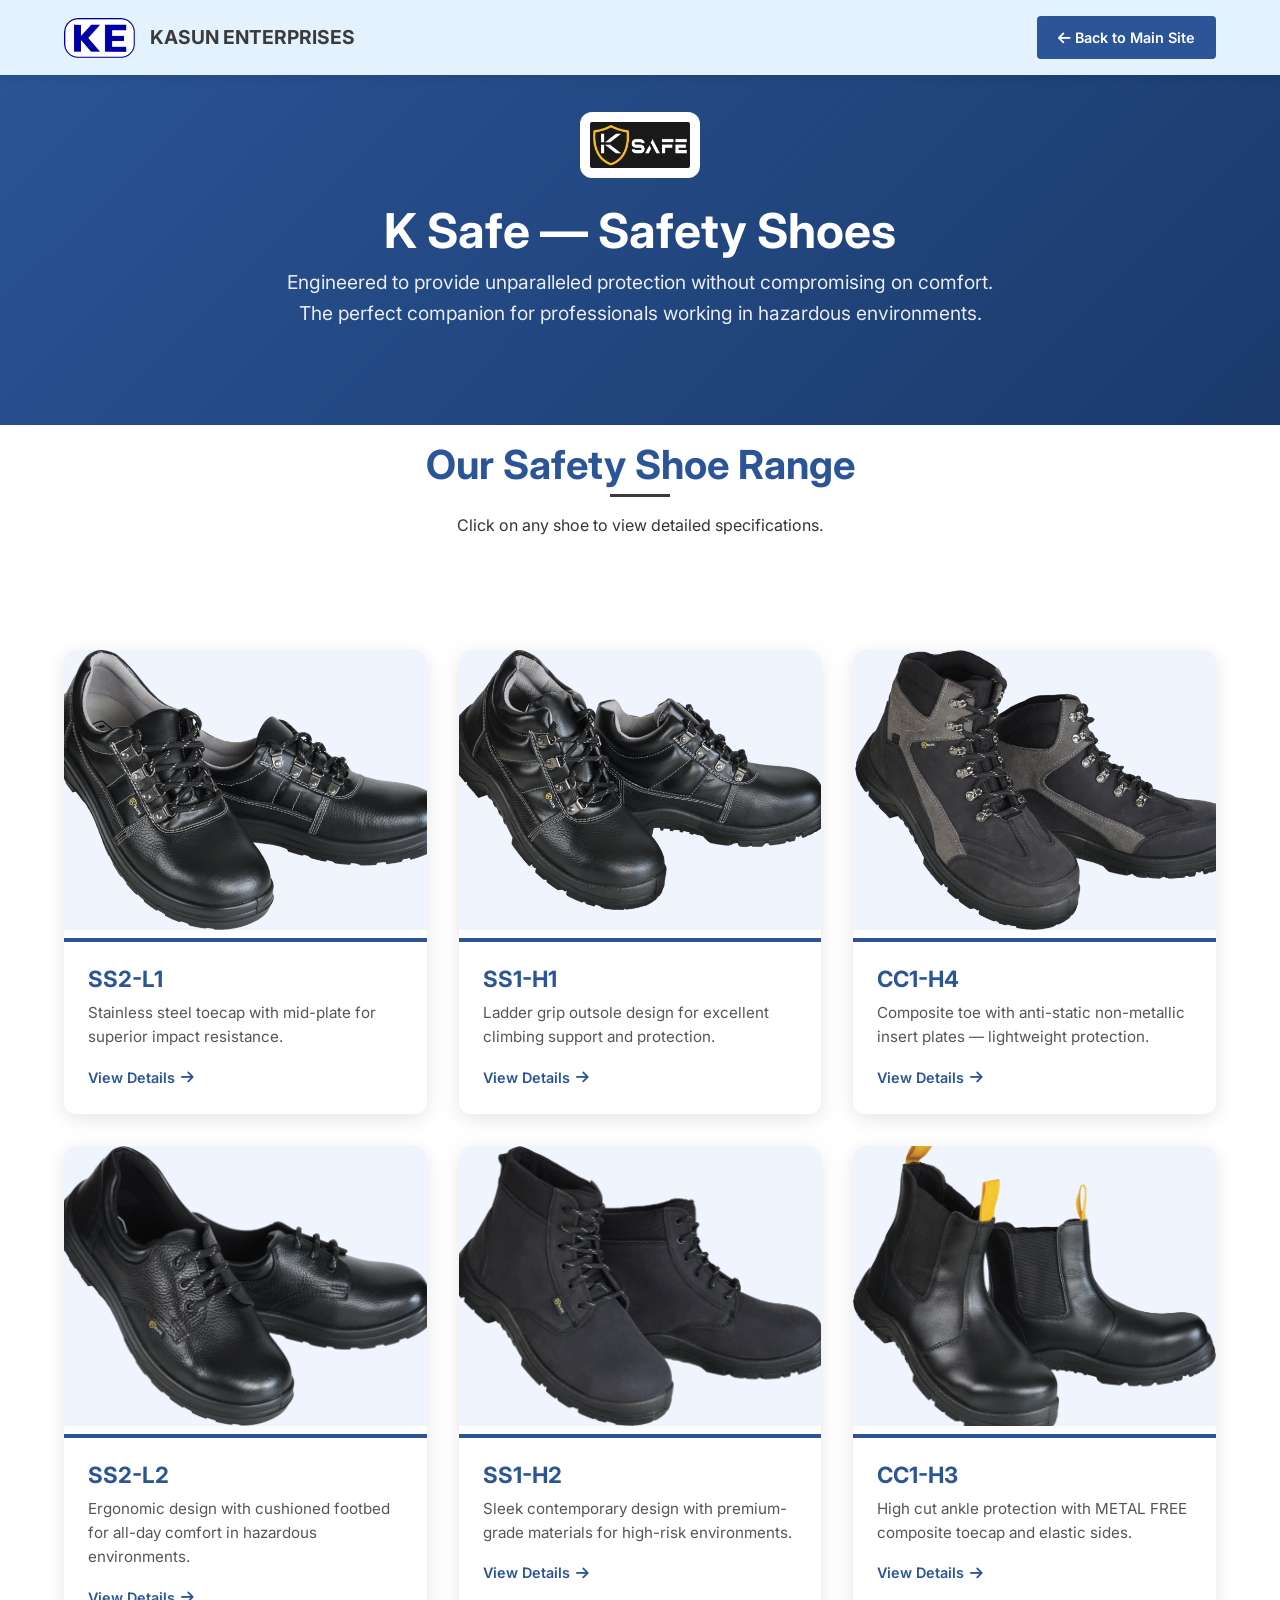
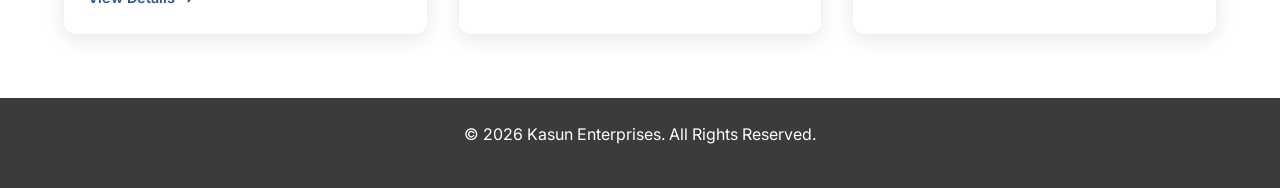
==== ksafe.html @ 825de1b6 "Add dedicated ksafe.html page for safety shoes range" ====
<!DOCTYPE html>
<html lang="en">
<head>
    <meta charset="UTF-8">
    <meta name="viewport" content="width=device-width, initial-scale=1.0">
    <title>K Safe - Safety Shoes | Kasun Enterprises</title>
    <meta name="description" content="K Safe Safety Shoes by Kasun Enterprises - Premium safety footwear range">
    <link rel="stylesheet" href="style.css">
    <link href="https://fonts.googleapis.com/css2?family=Inter:wght@300;400;600;700&display=swap" rel="stylesheet">
    <link rel="stylesheet" href="https://cdnjs.cloudflare.com/ajax/libs/font-awesome/6.4.0/css/all.min.css">
    <style>
        .ksafe-hero {
            background: linear-gradient(135deg, #2b5597 0%, #1a3a6b 100%);
            color: white;
            padding: 7rem 0 4rem;
            text-align: center;
        }
        .ksafe-hero h1 { color: white; font-size: 3rem; margin-bottom: 0.5rem; }
        .ksafe-hero p { font-size: 1.2rem; opacity: 0.9; margin-bottom: 2rem; }
        .back-btn {
            display: inline-flex;
            align-items: center;
            gap: 8px;
            background: rgba(255,255,255,0.15);
            color: white;
            border: 2px solid white;
            padding: 0.6rem 1.5rem;
            border-radius: 50px;
            text-decoration: none;
            font-weight: 600;
            transition: all 0.3s;
            margin-bottom: 1.5rem;
        }
        .back-btn:hover { background: white; color: #2b5597; }

        .ksafe-logo {
            width: 120px;
            margin: 0 auto 1.5rem;
            display: block;
            background: white;
            border-radius: 12px;
            padding: 10px;
        }

        .ksafe-grid {
            display: grid;
            grid-template-columns: repeat(auto-fit, minmax(320px, 1fr));
            gap: 2rem;
            padding: 4rem 0;
        }

        .ksafe-card {
            background: white;
            border-radius: 12px;
            overflow: hidden;
            box-shadow: 0 5px 20px rgba(0,0,0,0.1);
            transition: transform 0.3s, box-shadow 0.3s;
            cursor: pointer;
        }
        .ksafe-card:hover {
            transform: translateY(-8px);
            box-shadow: 0 15px 40px rgba(43,85,151,0.2);
        }
        .ksafe-card img {
            width: 100%;
            height: 280px;
            object-fit: cover;
            background: #f0f4ff;
        }
        .ksafe-card-info {
            padding: 1.5rem;
            border-top: 4px solid #2b5597;
        }
        .ksafe-card-info h3 {
            color: #2b5597;
            font-size: 1.4rem;
            margin-bottom: 0.5rem;
        }
        .ksafe-card-info p {
            color: #555;
            font-size: 0.95rem;
            line-height: 1.6;
            margin: 0;
        }
        .ksafe-card-info .view-more {
            display: inline-flex;
            align-items: center;
            gap: 6px;
            margin-top: 1rem;
            color: #2b5597;
            font-weight: 600;
            font-size: 0.9rem;
        }

        /* Modal */
        .modal { display: none; position: fixed; z-index: 2000; left: 0; top: 0; width: 100%; height: 100%; background: rgba(0,0,0,0.85); backdrop-filter: blur(4px); align-items: center; justify-content: center; }
        .modal.show { display: flex; }
        .modal-content { background: white; border-radius: 12px; width: 90%; max-width: 850px; overflow: hidden; position: relative; box-shadow: 0 25px 60px rgba(0,0,0,0.4); animation: slideUp 0.3s ease; }
        @keyframes slideUp { from { transform: translateY(40px); opacity: 0; } to { transform: translateY(0); opacity: 1; } }
        .modal-body { display: flex; flex-direction: row; }
        .modal-body img { width: 45%; object-fit: cover; min-height: 400px; background: #f0f4ff; }
        .modal-text { padding: 2.5rem; display: flex; flex-direction: column; justify-content: center; flex: 1; }
        .modal-text h3 { font-size: 2rem; color: #2b5597; margin-bottom: 1rem; }
        .modal-text p, .modal-text ul { color: #444; line-height: 1.7; font-size: 0.95rem; }
        .modal-text ul { padding-left: 1.2rem; }
        .modal-text ul li { margin-bottom: 0.4rem; }
        .close-modal { position: absolute; top: 12px; right: 16px; font-size: 28px; cursor: pointer; color: #555; background: rgba(255,255,255,0.8); border-radius: 50%; width: 38px; height: 38px; display: flex; align-items: center; justify-content: center; z-index: 10; }
        .close-modal:hover { color: #2b5597; background: white; }

        @media (max-width: 650px) {
            .modal-body { flex-direction: column; }
            .modal-body img { width: 100%; min-height: 220px; }
            .ksafe-hero h1 { font-size: 2rem; }
        }
    </style>
</head>
<body>
    <!-- Minimal Navbar -->
    <header class="navbar">
        <div class="container nav-container">
            <div class="logo">
                <img src="Picture5.png" alt="KE Logo" class="logo-img">
                <span class="company-name">KASUN ENTERPRISES</span>
            </div>
            <a href="index.html" class="btn btn-primary" style="font-size:0.9rem; padding: 0.5rem 1.2rem;">
                <i class="fas fa-arrow-left"></i> Back to Main Site
            </a>
        </div>
    </header>

    <!-- Hero -->
    <div class="ksafe-hero">
        <div class="container">
            <img src="k safe.png" alt="K Safe Logo" class="ksafe-logo">
            <h1>K Safe — Safety Shoes</h1>
            <p>Engineered to provide unparalleled protection without compromising on comfort.<br>
            The perfect companion for professionals working in hazardous environments.</p>
        </div>
    </div>

    <!-- Products -->
    <main>
        <div class="container">
            <div class="section-title" style="padding-top: 1rem;">
                <h2>Our Safety Shoe Range</h2>
                <p>Click on any shoe to view detailed specifications.</p>
            </div>

            <div class="ksafe-grid">

                <!-- SS2-L1 -->
                <div class="ksafe-card"
                    data-title="SS2-L1"
                    data-img="SS2-L1.png"
                    data-desc="Designed not only to enhance durability but also to exude professionalism, SS2-L1 has a stainless steel toecap and a mid-plate that offer superior impact resistance, shielding your feet from heavy objects and potential workplace hazards.">
                    <img src="SS2-L1.png" alt="SS2-L1">
                    <div class="ksafe-card-info">
                        <h3>SS2-L1</h3>
                        <p>Stainless steel toecap with mid-plate for superior impact resistance.</p>
                        <span class="view-more">View Details <i class="fas fa-arrow-right"></i></span>
                    </div>
                </div>

                <!-- SS1-H1 -->
                <div class="ksafe-card"
                    data-title="SS1-H1"
                    data-img="SS1-H1.png"
                    data-desc="The ultimate fusion of durability, functionality, and style, SS1-H1 is engineered to meet the demands of modern workplaces. With the ladder grip design in the outsole offering excellent climbing support, these shoes are built to protect while keeping you steady.">
                    <img src="SS1-H1.png" alt="SS1-H1">
                    <div class="ksafe-card-info">
                        <h3>SS1-H1</h3>
                        <p>Ladder grip outsole design for excellent climbing support and protection.</p>
                        <span class="view-more">View Details <i class="fas fa-arrow-right"></i></span>
                    </div>
                </div>

                <!-- CC1-H4 -->
                <div class="ksafe-card"
                    data-title="CC1-H4"
                    data-img="CC1-H4.png"
                    data-desc="Engineered with a composite toe and anti-static non-metallic insert plates for optimal protection without added weight, CC1-H4 boasts a sporty and smart exterior design that adds a modern touch to your attire.">
                    <img src="CC1-H4.png" alt="CC1-H4">
                    <div class="ksafe-card-info">
                        <h3>CC1-H4</h3>
                        <p>Composite toe with anti-static non-metallic insert plates — lightweight protection.</p>
                        <span class="view-more">View Details <i class="fas fa-arrow-right"></i></span>
                    </div>
                </div>

                <!-- SS2-L2 -->
                <div class="ksafe-card"
                    data-title="SS2-L2"
                    data-img="SS2-L2.png"
                    data-desc="Engineered to provide unparalleled protection without compromising on comfort, SS2-L2 design is the perfect companion for professionals working in hazardous environments. Designed with ergonomics in mind, these shoes feature a cushioned footbed to keep you comfortable throughout the day.">
                    <img src="SS2-L2.png" alt="SS2-L2">
                    <div class="ksafe-card-info">
                        <h3>SS2-L2</h3>
                        <p>Ergonomic design with cushioned footbed for all-day comfort in hazardous environments.</p>
                        <span class="view-more">View Details <i class="fas fa-arrow-right"></i></span>
                    </div>
                </div>

                <!-- SS1-H2 -->
                <div class="ksafe-card"
                    data-title="SS1-H2"
                    data-img="SS1-H2.png"
                    data-desc="Crafted with a sleek, contemporary design, SS1-H2 safety shoe is made from premium-grade materials to keep your feet safe and comfortable whether you're working on a construction site, in a warehouse, or any other high-risk environment.">
                    <img src="SS1-H2.png" alt="SS1-H2">
                    <div class="ksafe-card-info">
                        <h3>SS1-H2</h3>
                        <p>Sleek contemporary design with premium-grade materials for high-risk environments.</p>
                        <span class="view-more">View Details <i class="fas fa-arrow-right"></i></span>
                    </div>
                </div>

                <!-- CC1-H3 -->
                <div class="ksafe-card"
                    data-title="CC1-H3"
                    data-img="CC1-H3.png"
                    data-desc-html="<p>This sleek non-slip design features elastic sides for added comfort and flexibility, while METAL FREE composite toecap and insert plate offers unparalleled protection against falling objects and accidental impacts.</p><ul><li>High cut design for extra protection around ankle</li><li>Composite toe cap and anti-static non-metallic insert plates</li><li>Genuine leather Upper</li><li>Elastic sides for added comfort and flexibility</li><li>PU/PU Dual density outsole</li><li>Soft mid layer for comfort and shock absorbance</li><li>Higher density outer layer for durability and safety</li><li>Special tread pattern for high drainage and slip resistance</li><li>&quot;Ladder Grip&quot; outsole for excellent climbing support</li><li>Removable PU foam footbed; 3mm front / 7mm heel area</li></ul>">
                    <img src="CC1-H3.png" alt="CC1-H3">
                    <div class="ksafe-card-info">
                        <h3>CC1-H3</h3>
                        <p>High cut ankle protection with METAL FREE composite toecap and elastic sides.</p>
                        <span class="view-more">View Details <i class="fas fa-arrow-right"></i></span>
                    </div>
                </div>

            </div>
        </div>
    </main>

    <!-- Modal -->
    <div id="ksafeModal" class="modal">
        <div class="modal-content">
            <span class="close-modal">&times;</span>
            <div class="modal-body">
                <img id="ksafeModalImg" src="" alt="Safety Shoe">
                <div class="modal-text">
                    <h3 id="ksafeModalTitle"></h3>
                    <div id="ksafeModalDesc"></div>
                </div>
            </div>
        </div>
    </div>

    <footer>
        <div class="container">
            <p>&copy; 2026 Kasun Enterprises. All Rights Reserved.</p>
        </div>
    </footer>

    <script>
        const modal   = document.getElementById('ksafeModal');
        const mImg    = document.getElementById('ksafeModalImg');
        const mTitle  = document.getElementById('ksafeModalTitle');
        const mDesc   = document.getElementById('ksafeModalDesc');
        const closeBtn= document.querySelector('.close-modal');

        document.querySelectorAll('.ksafe-card').forEach(card => {
            card.addEventListener('click', () => {
                mTitle.textContent = card.getAttribute('data-title');
                mImg.src           = card.getAttribute('data-img');

                const html = card.getAttribute('data-desc-html');
                const txt  = card.getAttribute('data-desc');
                mDesc.innerHTML = html ? html : `<p>${txt}</p>`;

                modal.classList.add('show');
                document.body.style.overflow = 'hidden';
            });
        });

        function closeModal() {
            modal.classList.remove('show');
            document.body.style.overflow = 'auto';
        }

        closeBtn.addEventListener('click', closeModal);
        window.addEventListener('click', e => { if (e.target === modal) closeModal(); });
    </script>
</body>
</html>
---- style.css ----
/* Scroll Fade Animation */
.fade-init {
    opacity: 0;
    transform: translateY(20px);
    transition: opacity 0.6s ease-out, transform 0.6s ease-out;
}
.fade-init.visible {
    opacity: 1;
    transform: translateY(0);
}

/* Reset and Base Styles */
:root {
    --primary-color: #2b5597; /* Blue from the PDF */
    --secondary-color: #3b3b3b; /* Dark grey from the PDF */
    --light-bg: #f4f6f9;
    --text-color: #333333;
    --white: #ffffff;
    --transition: all 0.3s ease;
}

* {
    margin: 0;
    padding: 0;
    box-sizing: border-box;
}

html {
    scroll-behavior: smooth;
}

body {
    font-family: 'Inter', sans-serif;
    color: var(--text-color);
    line-height: 1.6;
    background-color: var(--white);
}

.container {
    width: 90%;
    max-width: 1200px;
    margin: 0 auto;
}

/* Typography */
h1, h2, h3, h4 {
    font-weight: 700;
    line-height: 1.2;
    margin-bottom: 1rem;
    color: var(--secondary-color);
}

.section-title {
    text-align: center;
    margin-bottom: 3rem;
}

.section-title h2 {
    font-size: 2.5rem;
    color: var(--primary-color);
    position: relative;
    display: inline-block;
    padding-bottom: 0.5rem;
}

.section-title h2::after {
    content: '';
    position: absolute;
    bottom: 0;
    left: 50%;
    transform: translateX(-50%);
    width: 60px;
    height: 3px;
    background-color: var(--secondary-color);
}

.section-title.text-left {
    text-align: left;
}
.section-title.text-left h2::after {
    left: 0;
    transform: none;
}

p {
    margin-bottom: 1rem;
}

/* Utilities */
.bg-light { background-color: var(--light-bg); }
.bg-primary { background-color: var(--primary-color); color: var(--white); }
.bg-primary h2, .bg-primary h3, .bg-primary p { color: var(--white); }
.bg-primary .section-title h2::after { background-color: var(--white); }
.text-white { color: var(--white) !important; }

.section {
    padding: 5rem 0;
}

.btn {
    display: inline-block;
    padding: 0.8rem 2rem;
    border-radius: 4px;
    text-decoration: none;
    font-weight: 600;
    transition: var(--transition);
    cursor: pointer;
}

.btn-primary {
    background-color: var(--primary-color);
    color: var(--white);
    border: 2px solid var(--primary-color);
}

.btn-primary:hover {
    background-color: transparent;
    color: var(--primary-color);
}

/* Navbar */
.navbar {
    background-color: #e3f2fd; /* Light blue */
    box-shadow: 0 2px 10px rgba(0,0,0,0.1);
    position: fixed;
    top: 0;
    width: 100%;
    z-index: 1000;
    padding: 1rem 0;
}

.nav-container {
    display: flex;
    justify-content: space-between;
    align-items: center;
}

.logo {
    display: flex;
    align-items: center;
    gap: 15px;
}

.logo-img {
    height: 40px; /* Adjust as needed */
    object-fit: contain;
}

.company-name {
    font-weight: 700;
    font-size: 1.2rem;
    color: var(--secondary-color);
}

.nav-links {
    display: flex;
    gap: 1.5rem;
}

.nav-links a {
    text-decoration: none;
    color: var(--text-color);
    font-weight: 600;
    transition: var(--transition);
}

.nav-links a:hover {
    color: var(--primary-color);
}

.mobile-menu-icon {
    display: none;
    font-size: 1.5rem;
    cursor: pointer;
    color: var(--primary-color);
}

/* Hero Section */
.hero {
    height: 100vh;
    display: flex;
    align-items: center;
    background: linear-gradient(rgba(43, 85, 151, 0.8), rgba(59, 59, 59, 0.8)), url('https://images.unsplash.com/photo-1595341888016-a392ef81b7de?q=80&w=2079&auto=format&fit=crop') center/cover;
    color: var(--white);
    text-align: center;
    margin-top: 60px; /* Offset for navbar */
}

.hero h1 {
    font-size: 4rem;
    color: var(--white);
    margin-bottom: 1rem;
    text-transform: uppercase;
    letter-spacing: 2px;
}

.hero .tagline {
    font-size: 1.2rem;
    max-width: 800px;
    margin: 0 auto 2rem;
}

/* About Section */
.about-grid {
    display: grid;
    grid-template-columns: 1fr 1fr;
    gap: 3rem;
    align-items: center;
}

.about-image img {
    width: 100%;
    border-radius: 8px;
    box-shadow: 0 10px 30px rgba(0,0,0,0.1);
}

/* Production Section */
.production-content {
    text-align: center;
    max-width: 900px;
    margin: 0 auto;
}

.stats-grid {
    display: grid;
    grid-template-columns: repeat(auto-fit, minmax(200px, 1fr));
    gap: 2rem;
    margin-top: 3rem;
}

.stat-card {
    background: var(--white);
    padding: 2rem;
    border-radius: 8px;
    box-shadow: 0 5px 15px rgba(0,0,0,0.05);
    border-bottom: 4px solid var(--primary-color);
    transition: var(--transition);
}

.stat-card:hover {
    transform: translateY(-10px);
}

.stat-card h3 {
    font-size: 2.5rem;
    color: var(--primary-color);
    margin-bottom: 0.5rem;
}

/* Products Section */
.product-grid {
    display: grid;
    grid-template-columns: repeat(auto-fit, minmax(300px, 1fr));
    gap: 2rem;
}

.product-card {
    background: var(--white);
    border-radius: 8px;
    overflow: hidden;
    box-shadow: 0 5px 15px rgba(0,0,0,0.08);
    transition: var(--transition);
    cursor: pointer;
}

.product-card:hover {
    transform: translateY(-5px);
    box-shadow: 0 15px 30px rgba(0,0,0,0.15);
}

.product-card img {
    width: 100%;
    height: 250px;
    object-fit: cover;
}

.product-info {
    padding: 1.5rem;
}

.product-info h3 {
    color: var(--primary-color);
}

.click-more {
    color: var(--secondary-color);
    font-size: 0.9rem;
    font-weight: 600;
    margin-top: 0.5rem;
    transition: var(--transition);
}

.product-card:hover .click-more {
    color: var(--primary-color);
}

/* Modal Styles */
.modal {
    display: none;
    position: fixed;
    z-index: 2000;
    left: 0;
    top: 0;
    width: 100%;
    height: 100%;
    overflow: auto;
    background-color: rgba(0,0,0,0.8);
    backdrop-filter: blur(5px);
    opacity: 0;
    transition: opacity 0.3s ease;
}

.modal.show {
    display: flex;
    align-items: center;
    justify-content: center;
    opacity: 1;
}

.modal-content {
    background-color: var(--white);
    margin: auto;
    padding: 0;
    border-radius: 8px;
    width: 90%;
    max-width: 800px;
    position: relative;
    box-shadow: 0 20px 50px rgba(0,0,0,0.3);
    transform: translateY(-50px);
    transition: transform 0.3s ease;
    overflow: hidden;
}

.modal.show .modal-content {
    transform: translateY(0);
}

.close-modal {
    color: var(--secondary-color);
    position: absolute;
    top: 10px;
    right: 20px;
    font-size: 28px;
    font-weight: bold;
    cursor: pointer;
    z-index: 10;
    background: rgba(255,255,255,0.7);
    border-radius: 50%;
    width: 40px;
    height: 40px;
    display: flex;
    align-items: center;
    justify-content: center;
}

.close-modal:hover,
.close-modal:focus {
    color: var(--primary-color);
    text-decoration: none;
    background: var(--white);
}

.modal-body {
    display: flex;
    flex-direction: column;
}

@media (min-width: 768px) {
    .modal-body {
        flex-direction: row;
    }
}

.modal-body img {
    width: 100%;
    max-height: 400px;
    object-fit: cover;
}

@media (min-width: 768px) {
    .modal-body img {
        width: 50%;
        max-height: auto;
    }
}

.modal-text {
    padding: 2rem;
    display: flex;
    flex-direction: column;
    justify-content: center;
}

.modal-text h3 {
    font-size: 2rem;
    color: var(--primary-color);
    margin-bottom: 1rem;
}

/* Sustainability */
.sustainability-grid {
    display: grid;
    grid-template-columns: 1fr 1fr;
    gap: 3rem;
    align-items: center;
}

.sustainability-content {
    padding: 2rem;
    background: rgba(255,255,255,0.1);
    border-left: 5px solid var(--white);
    backdrop-filter: blur(5px);
}
.sustainability-content .lead {
    font-size: 1.25rem;
}
.optimal-output {
    font-size: 1.5rem;
    margin-top: 1rem;
}
.optimal-output strong {
    font-size: 2rem;
}
.sustainability-image img {
    width: 100%;
    border-radius: 8px;
    box-shadow: 0 10px 30px rgba(0,0,0,0.2);
}

/* Contact Section */
.contact-grid {
    display: grid;
    grid-template-columns: 1fr 1fr;
    gap: 3rem;
}

.contact-item {
    display: flex;
    gap: 1.5rem;
    margin-bottom: 2rem;
}

.contact-item i {
    font-size: 2rem;
    color: var(--primary-color);
    background: var(--light-bg);
    padding: 1rem;
    border-radius: 50%;
    height: max-content;
}

.contact-link {
    color: var(--text-color);
    text-decoration: none;
    transition: var(--transition);
}

.contact-link:hover {
    color: var(--primary-color);
    text-decoration: underline;
}

.map-placeholder {
    background: #e0e0e0;
    height: 100%;
    min-height: 300px;
    border-radius: 8px;
    display: flex;
    flex-direction: column;
    align-items: center;
    justify-content: center;
    color: #666;
}

/* Footer */
footer {
    background: var(--secondary-color);
    color: var(--white);
    text-align: center;
    padding: 1.5rem 0;
}

/* Responsive */
@media (max-width: 992px) {
    .about-grid, .contact-grid, .sustainability-grid {
        grid-template-columns: 1fr;
    }
    
    .hero h1 {
        font-size: 3rem;
    }
}

@media (max-width: 768px) {
    .nav-links {
        display: none;
        flex-direction: column;
        position: absolute;
        top: 100%;
        left: 0;
        width: 100%;
        background: var(--white);
        padding: 1rem 0;
        box-shadow: 0 5px 10px rgba(0,0,0,0.1);
        text-align: center;
    }

    .nav-links.active {
        display: flex;
    }

    .mobile-menu-icon {
        display: block;
    }

    .hero h1 {
        font-size: 2.5rem;
    }
}
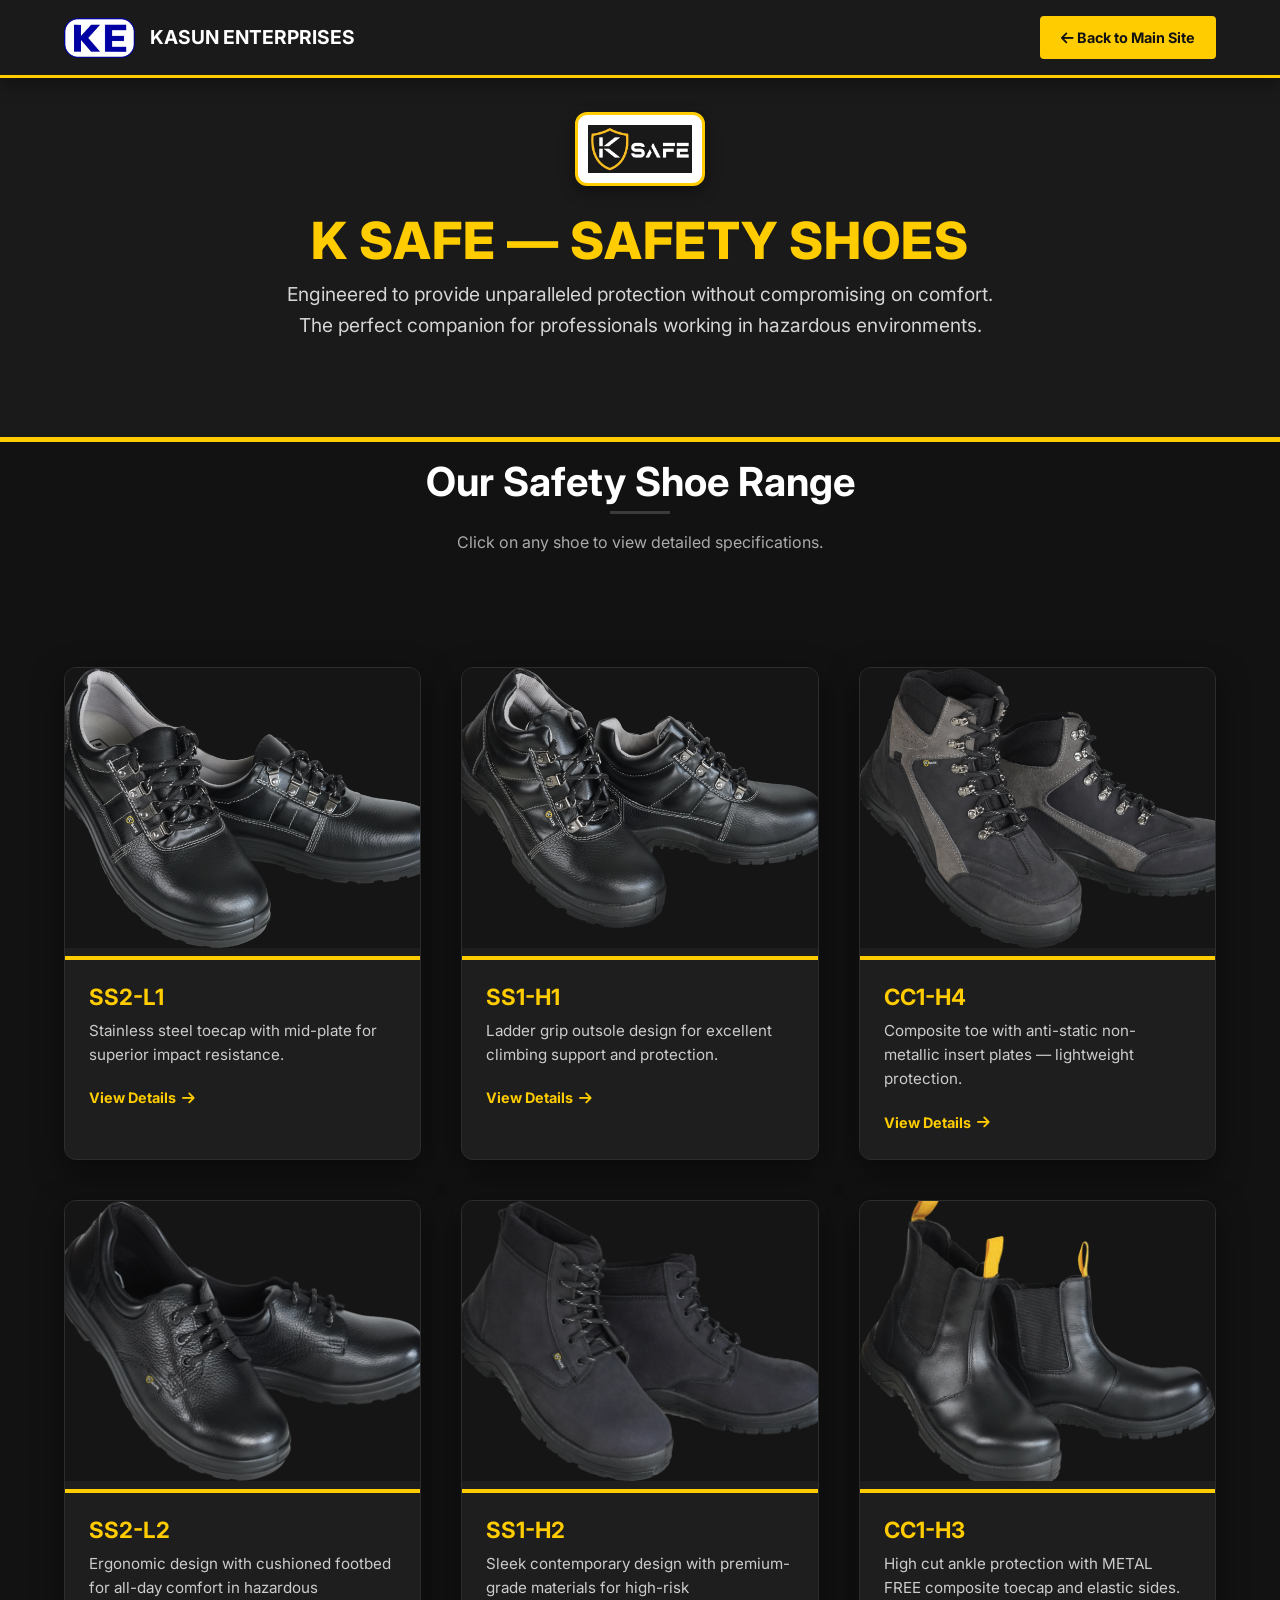
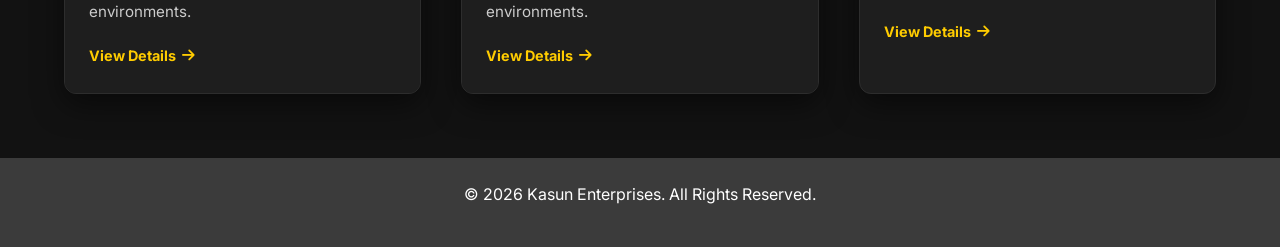
==== commit c74aac04: "Redesign ksafe.html tab page to use white, black, and yellow K Safe branding colors" ====
--- a/ksafe.html
+++ b/ksafe.html
@@ -9,75 +9,111 @@
     <link href="https://fonts.googleapis.com/css2?family=Inter:wght@300;400;600;700&display=swap" rel="stylesheet">
     <link rel="stylesheet" href="https://cdnjs.cloudflare.com/ajax/libs/font-awesome/6.4.0/css/all.min.css">
     <style>
+        body {
+            background-color: #121212;
+            color: #ffffff;
+        }
+
+        /* Navbar Overrides */
+        .navbar {
+            background: #1a1a1a !important;
+            border-bottom: 3px solid #ffcc00;
+            box-shadow: 0 4px 20px rgba(0,0,0,0.4);
+        }
+        .navbar .company-name {
+            color: #ffffff !important;
+        }
+        .navbar .btn-primary {
+            background: #ffcc00 !important;
+            color: #121212 !important;
+            border: 2px solid #ffcc00 !important;
+            font-weight: 700;
+        }
+        .navbar .btn-primary:hover {
+            background: transparent !important;
+            color: #ffcc00 !important;
+        }
+
+        /* Hero */
         .ksafe-hero {
-            background: linear-gradient(135deg, #2b5597 0%, #1a3a6b 100%);
+            background: #1a1a1a;
+            border-bottom: 5px solid #ffcc00;
             color: white;
             padding: 7rem 0 4rem;
             text-align: center;
-        }
-        .ksafe-hero h1 { color: white; font-size: 3rem; margin-bottom: 0.5rem; }
-        .ksafe-hero p { font-size: 1.2rem; opacity: 0.9; margin-bottom: 2rem; }
-        .back-btn {
-            display: inline-flex;
-            align-items: center;
-            gap: 8px;
-            background: rgba(255,255,255,0.15);
-            color: white;
-            border: 2px solid white;
-            padding: 0.6rem 1.5rem;
-            border-radius: 50px;
-            text-decoration: none;
-            font-weight: 600;
-            transition: all 0.3s;
-            margin-bottom: 1.5rem;
-        }
-        .back-btn:hover { background: white; color: #2b5597; }
+            position: relative;
+        }
+        .ksafe-hero h1 { 
+            color: #ffcc00; 
+            font-size: 3.2rem; 
+            font-weight: 800;
+            text-transform: uppercase;
+            letter-spacing: 1px;
+            margin-bottom: 0.5rem; 
+        }
+        .ksafe-hero p { 
+            font-size: 1.2rem; 
+            color: #e0e0e0;
+            opacity: 0.95; 
+            margin-bottom: 2rem; 
+        }
 
         .ksafe-logo {
-            width: 120px;
+            width: 130px;
             margin: 0 auto 1.5rem;
             display: block;
-            background: white;
+            background: #ffffff;
+            border: 3px solid #ffcc00;
             border-radius: 12px;
             padding: 10px;
+            box-shadow: 0 5px 15px rgba(0,0,0,0.4);
         }
 
         .ksafe-grid {
             display: grid;
             grid-template-columns: repeat(auto-fit, minmax(320px, 1fr));
-            gap: 2rem;
+            gap: 2.5rem;
             padding: 4rem 0;
         }
 
+        /* Cards */
         .ksafe-card {
-            background: white;
+            background: #1e1e1e;
             border-radius: 12px;
             overflow: hidden;
-            box-shadow: 0 5px 20px rgba(0,0,0,0.1);
-            transition: transform 0.3s, box-shadow 0.3s;
+            border: 1px solid #2d2d2d;
+            box-shadow: 0 10px 30px rgba(0,0,0,0.5);
+            transition: transform 0.3s, box-shadow 0.3s, border-color 0.3s;
             cursor: pointer;
         }
         .ksafe-card:hover {
             transform: translateY(-8px);
-            box-shadow: 0 15px 40px rgba(43,85,151,0.2);
+            box-shadow: 0 15px 40px rgba(255, 204, 0, 0.15);
+            border-color: #ffcc00;
         }
         .ksafe-card img {
             width: 100%;
             height: 280px;
             object-fit: cover;
-            background: #f0f4ff;
+            background: #151515;
+            transition: transform 0.5s;
+        }
+        .ksafe-card:hover img {
+            transform: scale(1.03);
         }
         .ksafe-card-info {
             padding: 1.5rem;
-            border-top: 4px solid #2b5597;
+            border-top: 4px solid #ffcc00;
+            background: #1e1e1e;
         }
         .ksafe-card-info h3 {
-            color: #2b5597;
+            color: #ffcc00;
             font-size: 1.4rem;
+            font-weight: 700;
             margin-bottom: 0.5rem;
         }
         .ksafe-card-info p {
-            color: #555;
+            color: #cccccc;
             font-size: 0.95rem;
             line-height: 1.6;
             margin: 0;
@@ -86,31 +122,81 @@
             display: inline-flex;
             align-items: center;
             gap: 6px;
-            margin-top: 1rem;
-            color: #2b5597;
-            font-weight: 600;
+            margin-top: 1.2rem;
+            color: #ffcc00;
+            font-weight: 700;
             font-size: 0.9rem;
+            transition: color 0.3s;
+        }
+        .ksafe-card:hover .view-more {
+            color: #ffffff;
+        }
+
+        /* Section Title override */
+        .section-title h2 {
+            color: #ffffff;
+        }
+        .section-title p {
+            color: #aaaaaa;
         }
 
         /* Modal */
-        .modal { display: none; position: fixed; z-index: 2000; left: 0; top: 0; width: 100%; height: 100%; background: rgba(0,0,0,0.85); backdrop-filter: blur(4px); align-items: center; justify-content: center; }
+        .modal { 
+            display: none; 
+            position: fixed; 
+            z-index: 2000; 
+            left: 0; 
+            top: 0; 
+            width: 100%; 
+            height: 100%; 
+            background: rgba(0,0,0,0.9); 
+            backdrop-filter: blur(5px); 
+            align-items: center; 
+            justify-content: center; 
+        }
         .modal.show { display: flex; }
-        .modal-content { background: white; border-radius: 12px; width: 90%; max-width: 850px; overflow: hidden; position: relative; box-shadow: 0 25px 60px rgba(0,0,0,0.4); animation: slideUp 0.3s ease; }
+        .modal-content { 
+            background: #1e1e1e; 
+            border: 2px solid #ffcc00;
+            border-radius: 12px; 
+            width: 90%; 
+            max-width: 850px; 
+            overflow: hidden; 
+            position: relative; 
+            box-shadow: 0 25px 60px rgba(255,204,0,0.1); 
+            animation: slideUp 0.3s ease; 
+        }
         @keyframes slideUp { from { transform: translateY(40px); opacity: 0; } to { transform: translateY(0); opacity: 1; } }
         .modal-body { display: flex; flex-direction: row; }
-        .modal-body img { width: 45%; object-fit: cover; min-height: 400px; background: #f0f4ff; }
-        .modal-text { padding: 2.5rem; display: flex; flex-direction: column; justify-content: center; flex: 1; }
-        .modal-text h3 { font-size: 2rem; color: #2b5597; margin-bottom: 1rem; }
-        .modal-text p, .modal-text ul { color: #444; line-height: 1.7; font-size: 0.95rem; }
+        .modal-body img { width: 45%; object-fit: cover; min-height: 400px; background: #151515; }
+        .modal-text { padding: 2.5rem; display: flex; flex-direction: column; justify-content: center; flex: 1; color: #ffffff; }
+        .modal-text h3 { font-size: 2rem; color: #ffcc00; margin-bottom: 1rem; font-weight: 700; }
+        .modal-text p, .modal-text ul { color: #dddddd; line-height: 1.7; font-size: 0.95rem; }
         .modal-text ul { padding-left: 1.2rem; }
-        .modal-text ul li { margin-bottom: 0.4rem; }
-        .close-modal { position: absolute; top: 12px; right: 16px; font-size: 28px; cursor: pointer; color: #555; background: rgba(255,255,255,0.8); border-radius: 50%; width: 38px; height: 38px; display: flex; align-items: center; justify-content: center; z-index: 10; }
-        .close-modal:hover { color: #2b5597; background: white; }
+        .modal-text ul li { margin-bottom: 0.4rem; border-left: 2px solid #ffcc00; padding-left: 8px; list-style-type: none; }
+        .close-modal { 
+            position: absolute; 
+            top: 12px; 
+            right: 16px; 
+            font-size: 28px; 
+            cursor: pointer; 
+            color: #121212; 
+            background: #ffcc00; 
+            border-radius: 50%; 
+            width: 38px; 
+            height: 38px; 
+            display: flex; 
+            align-items: center; 
+            justify-content: center; 
+            z-index: 10; 
+            transition: all 0.3s;
+        }
+        .close-modal:hover { color: #ffcc00; background: #ffffff; }
 
         @media (max-width: 650px) {
             .modal-body { flex-direction: column; }
             .modal-body img { width: 100%; min-height: 220px; }
-            .ksafe-hero h1 { font-size: 2rem; }
+            .ksafe-hero h1 { font-size: 2.2rem; }
         }
     </style>
 </head>
--- a/style.css
+++ b/style.css
@@ -180,7 +180,7 @@
     height: 100vh;
     display: flex;
     align-items: center;
-    background: linear-gradient(rgba(43, 85, 151, 0.8), rgba(59, 59, 59, 0.8)), url('https://images.unsplash.com/photo-1595341888016-a392ef81b7de?q=80&w=2079&auto=format&fit=crop') center/cover;
+    background: linear-gradient(rgba(43, 85, 151, 0.8), rgba(59, 59, 59, 0.8)), url('bg.png') center/cover;
     color: var(--white);
     text-align: center;
     margin-top: 60px; /* Offset for navbar */
@@ -252,6 +252,32 @@
     display: grid;
     grid-template-columns: repeat(auto-fit, minmax(300px, 1fr));
     gap: 2rem;
+}
+
+.gallery-grid {
+    display: grid;
+    grid-template-columns: repeat(auto-fit, minmax(250px, 1fr));
+    gap: 1.5rem;
+}
+
+.gallery-card {
+    background: var(--white);
+    border-radius: 8px;
+    overflow: hidden;
+    box-shadow: 0 5px 15px rgba(0,0,0,0.08);
+    transition: var(--transition);
+}
+
+.gallery-card:hover {
+    transform: translateY(-5px);
+    box-shadow: 0 15px 30px rgba(0,0,0,0.15);
+}
+
+.gallery-card img {
+    width: 100%;
+    height: 240px;
+    object-fit: cover;
+    display: block;
 }
 
 .product-card {
@@ -471,6 +497,39 @@
     justify-content: center;
     color: #666;
 }
+/* Brands Section */
+.brands-row {
+    display: flex;
+    justify-content: center;
+    align-items: center;
+    gap: 2rem;
+    flex-wrap: wrap; /* wraps on mobile screens nicely */
+    padding: 1rem 0;
+}
+
+.brand-item {
+    background: var(--white);
+    border-radius: 6px;
+    padding: 0.5rem;
+    box-shadow: 0 2px 6px rgba(0,0,0,0.04);
+    display: flex;
+    justify-content: center;
+    align-items: center;
+    width: 110px;
+    height: 60px;
+    transition: var(--transition);
+}
+
+.brand-item:hover {
+    transform: translateY(-2px);
+    box-shadow: 0 6px 12px rgba(43, 85, 151, 0.08);
+}
+
+.brand-item img {
+    max-width: 100%;
+    max-height: 100%;
+    object-fit: contain;
+}
 
 /* Footer */
 footer {
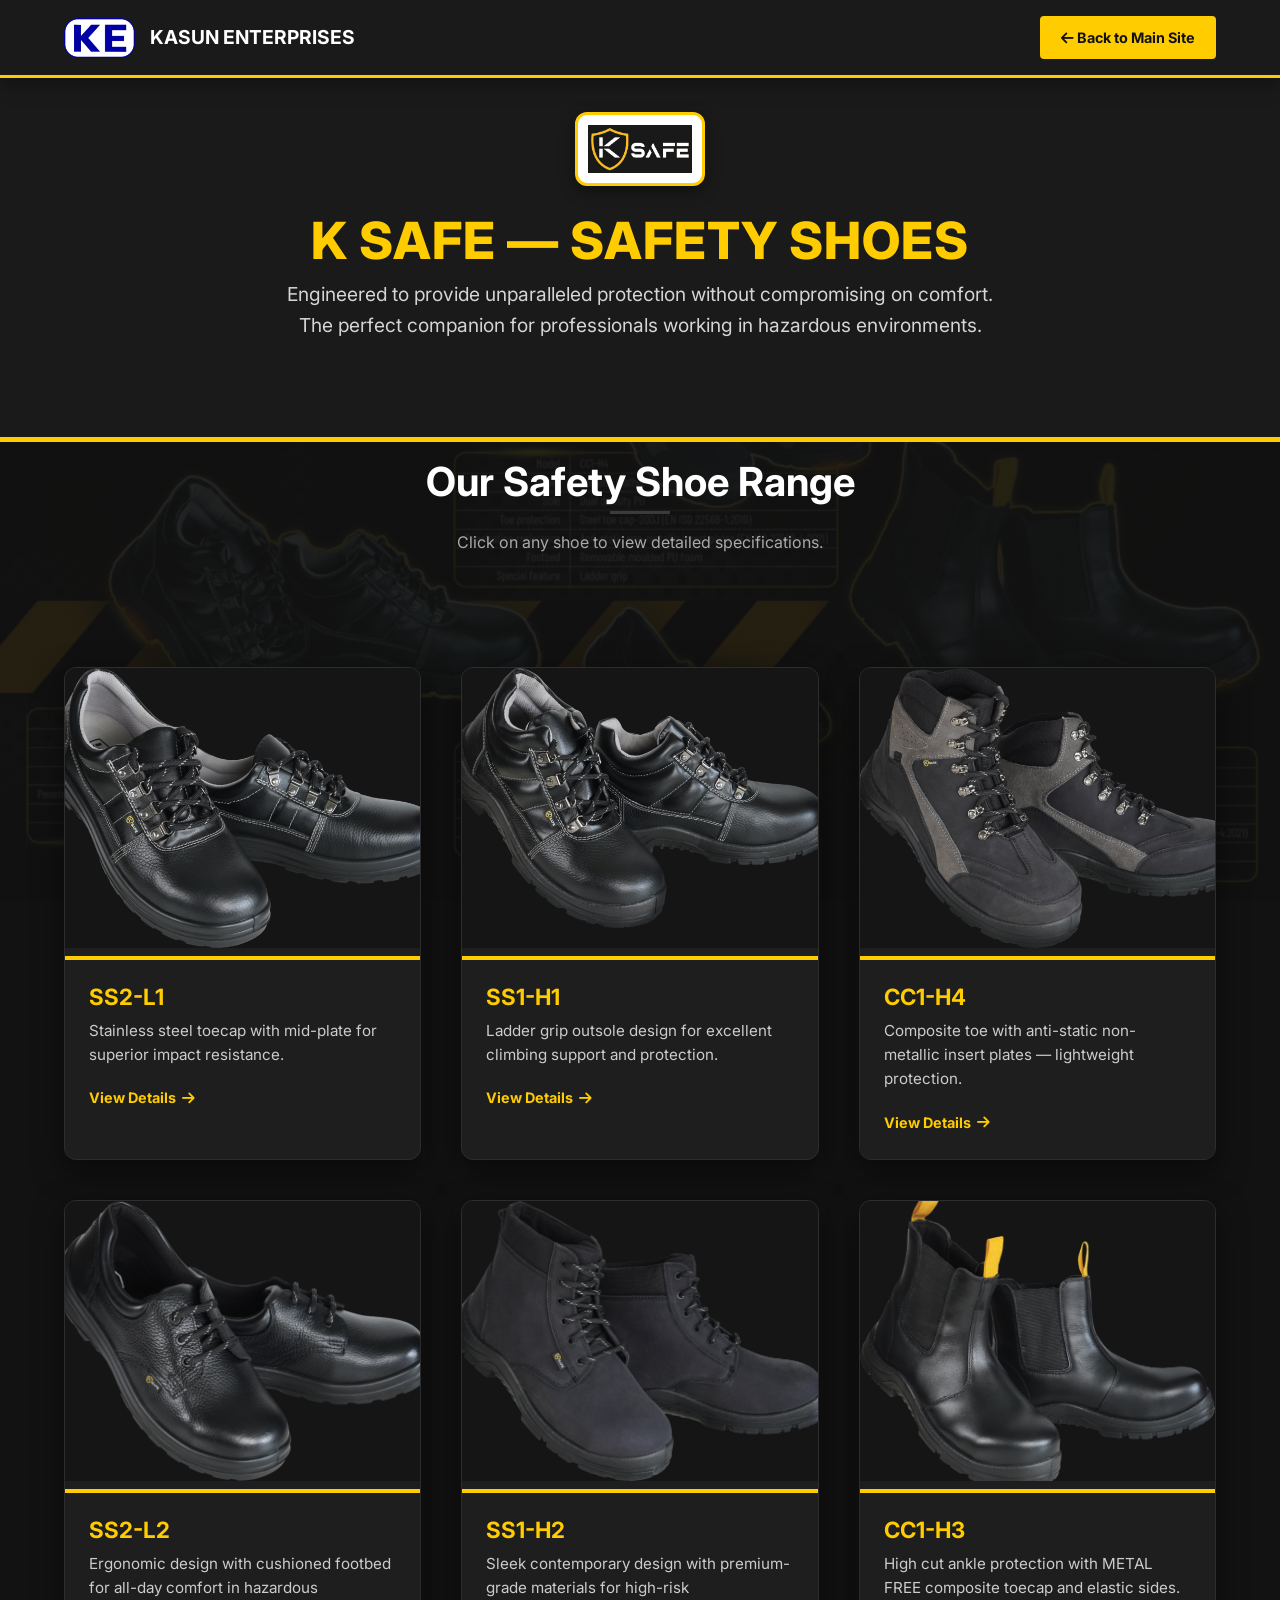
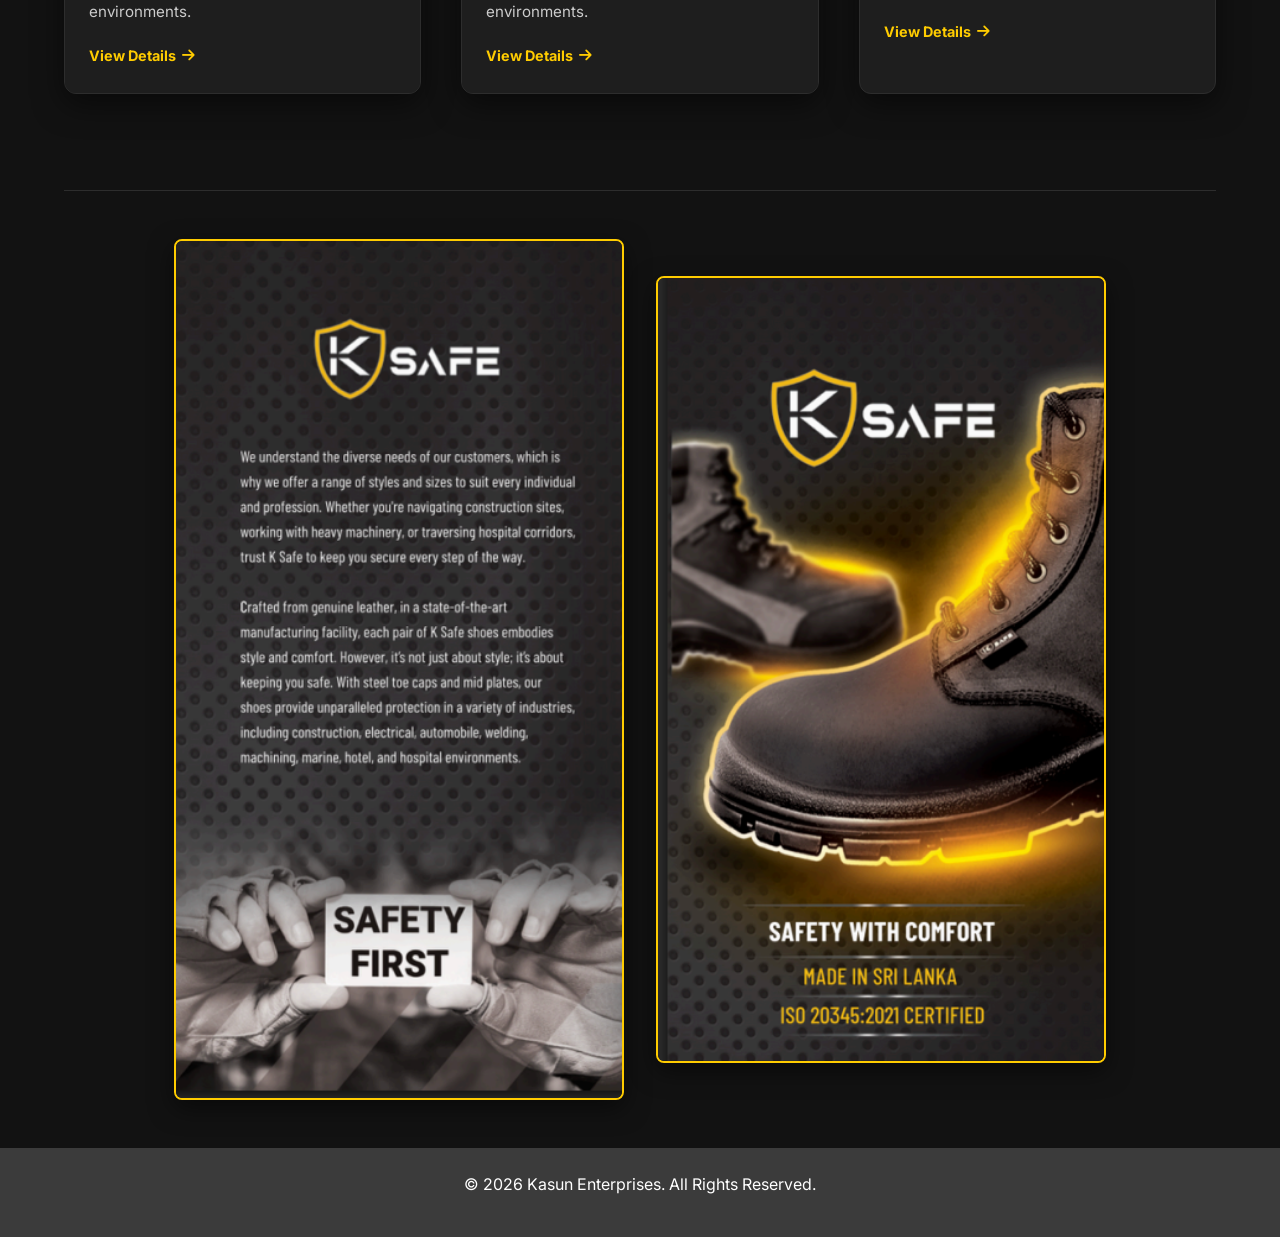
==== commit 47df0206: "Set bg ksafe.png as background of ksafe.html and add ks info.png and ksafe bg.png information images" ====
--- a/ksafe.html
+++ b/ksafe.html
@@ -11,6 +11,10 @@
     <style>
         body {
             background-color: #121212;
+            background-image: linear-gradient(rgba(18, 18, 18, 0.92), rgba(18, 18, 18, 0.92)), url('bg ksafe.png');
+            background-size: cover;
+            background-position: center;
+            background-attachment: fixed;
             color: #ffffff;
         }
 
@@ -193,6 +197,38 @@
         }
         .close-modal:hover { color: #ffcc00; background: #ffffff; }
 
+        /* K Safe Info Section */
+        .ksafe-info-section {
+            display: flex;
+            justify-content: center;
+            align-items: center;
+            gap: 2rem;
+            flex-wrap: wrap;
+            padding: 3rem 0;
+            border-top: 1px solid #2d2d2d;
+            margin-top: 2rem;
+        }
+        .info-image-container {
+            flex: 1;
+            min-width: 280px;
+            max-width: 450px;
+            background: #1e1e1e;
+            border: 2px solid #ffcc00;
+            border-radius: 8px;
+            overflow: hidden;
+            box-shadow: 0 8px 25px rgba(0,0,0,0.5);
+            transition: transform 0.3s;
+        }
+        .info-image-container:hover {
+            transform: translateY(-5px);
+            box-shadow: 0 15px 30px rgba(255,204,0,0.15);
+        }
+        .info-image-container img {
+            width: 100%;
+            height: auto;
+            display: block;
+        }
+
         @media (max-width: 650px) {
             .modal-body { flex-direction: column; }
             .modal-body img { width: 100%; min-height: 220px; }
@@ -313,6 +349,16 @@
                 </div>
 
             </div>
+
+            <!-- Brand Information Section -->
+            <div class="ksafe-info-section">
+                <div class="info-image-container">
+                    <img src="ks info.png" alt="K Safe Info">
+                </div>
+                <div class="info-image-container">
+                    <img src="ksafe bg.png" alt="K Safe Technical Specifications">
+                </div>
+            </div>
         </div>
     </main>
 
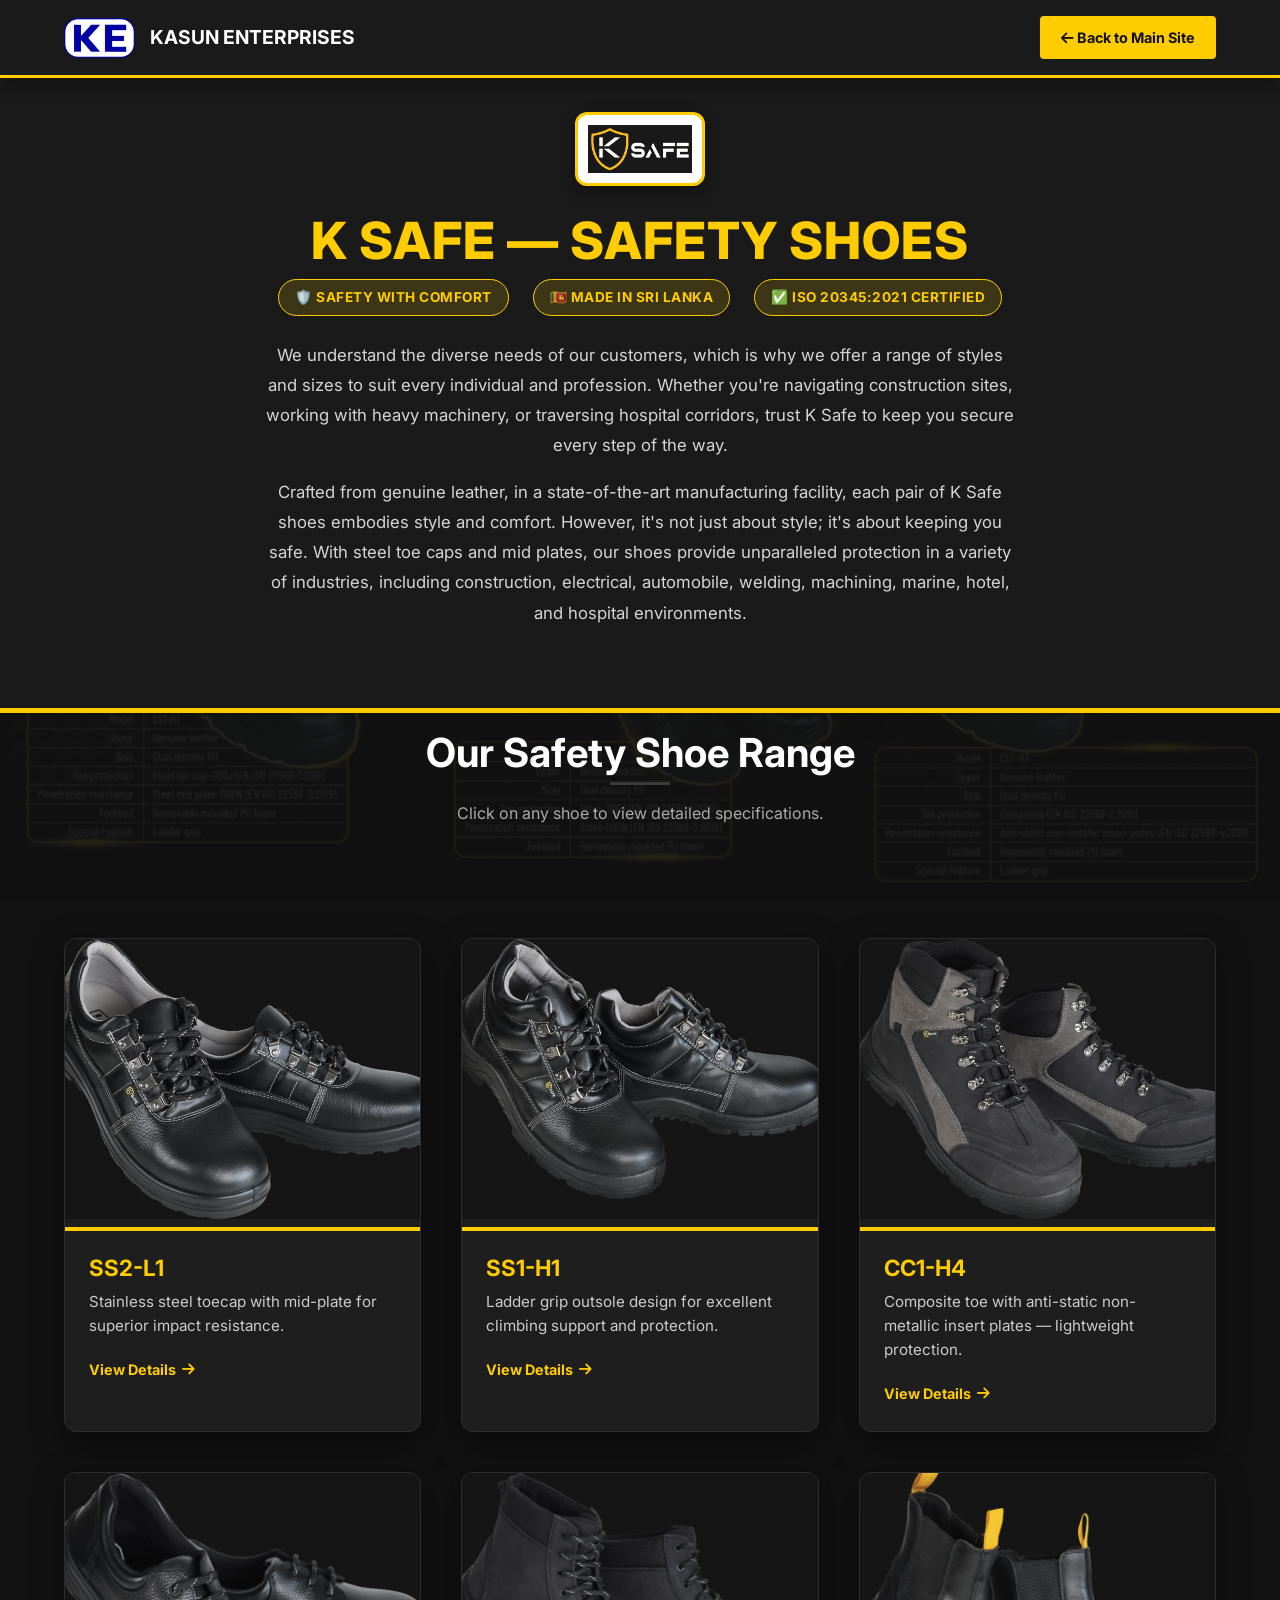
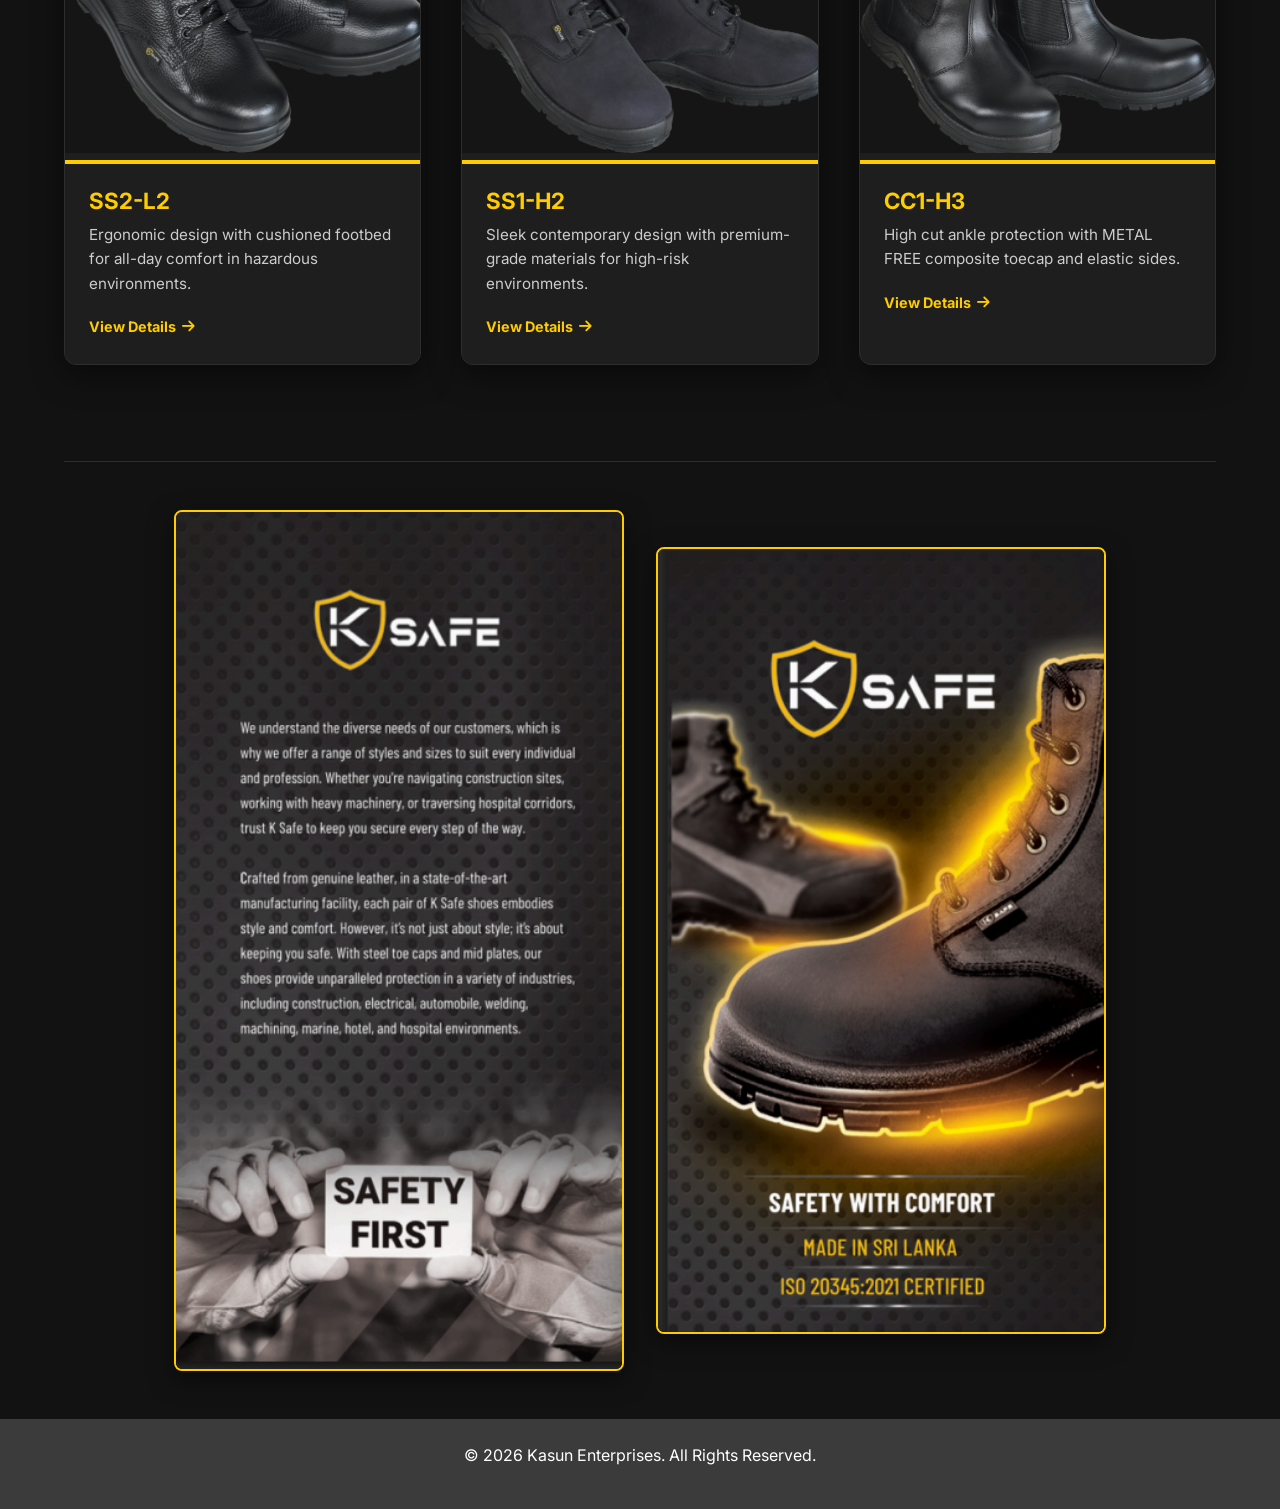
==== commit 9b272cc6: "Update K Safe hero with taglines, full description, and ISO certification info" ====
--- a/ksafe.html
+++ b/ksafe.html
@@ -56,10 +56,31 @@
             margin-bottom: 0.5rem; 
         }
         .ksafe-hero p { 
-            font-size: 1.2rem; 
+            font-size: 1.05rem; 
             color: #e0e0e0;
             opacity: 0.95; 
-            margin-bottom: 2rem; 
+            margin-bottom: 1rem;
+            max-width: 750px;
+            margin-left: auto;
+            margin-right: auto;
+            line-height: 1.8;
+        }
+        .ksafe-taglines {
+            display: flex;
+            justify-content: center;
+            gap: 1.5rem;
+            flex-wrap: wrap;
+            margin-bottom: 1.5rem;
+        }
+        .ksafe-taglines span {
+            background: rgba(255, 204, 0, 0.15);
+            border: 1px solid #ffcc00;
+            color: #ffcc00;
+            padding: 0.4rem 1rem;
+            border-radius: 50px;
+            font-size: 0.85rem;
+            font-weight: 700;
+            letter-spacing: 0.5px;
         }
 
         .ksafe-logo {
@@ -255,8 +276,13 @@
         <div class="container">
             <img src="k safe.png" alt="K Safe Logo" class="ksafe-logo">
             <h1>K Safe — Safety Shoes</h1>
-            <p>Engineered to provide unparalleled protection without compromising on comfort.<br>
-            The perfect companion for professionals working in hazardous environments.</p>
+            <div class="ksafe-taglines">
+                <span>🛡️ SAFETY WITH COMFORT</span>
+                <span>🇱🇰 MADE IN SRI LANKA</span>
+                <span>✅ ISO 20345:2021 CERTIFIED</span>
+            </div>
+            <p>We understand the diverse needs of our customers, which is why we offer a range of styles and sizes to suit every individual and profession. Whether you're navigating construction sites, working with heavy machinery, or traversing hospital corridors, trust K Safe to keep you secure every step of the way.</p>
+            <p>Crafted from genuine leather, in a state-of-the-art manufacturing facility, each pair of K Safe shoes embodies style and comfort. However, it's not just about style; it's about keeping you safe. With steel toe caps and mid plates, our shoes provide unparalleled protection in a variety of industries, including construction, electrical, automobile, welding, machining, marine, hotel, and hospital environments.</p>
         </div>
     </div>
 
--- a/style.css
+++ b/style.css
@@ -497,6 +497,16 @@
     justify-content: center;
     color: #666;
 }
+
+/* Production Section Background */
+.production-bg-section {
+    background-image: linear-gradient(rgba(255,255,255,0.82), rgba(255,255,255,0.82)), url('11.jpeg') !important;
+    background-size: cover !important;
+    background-position: center !important;
+    background-repeat: no-repeat !important;
+    background-color: transparent !important;
+}
+
 /* Brands Section */
 .brands-row {
     display: flex;
